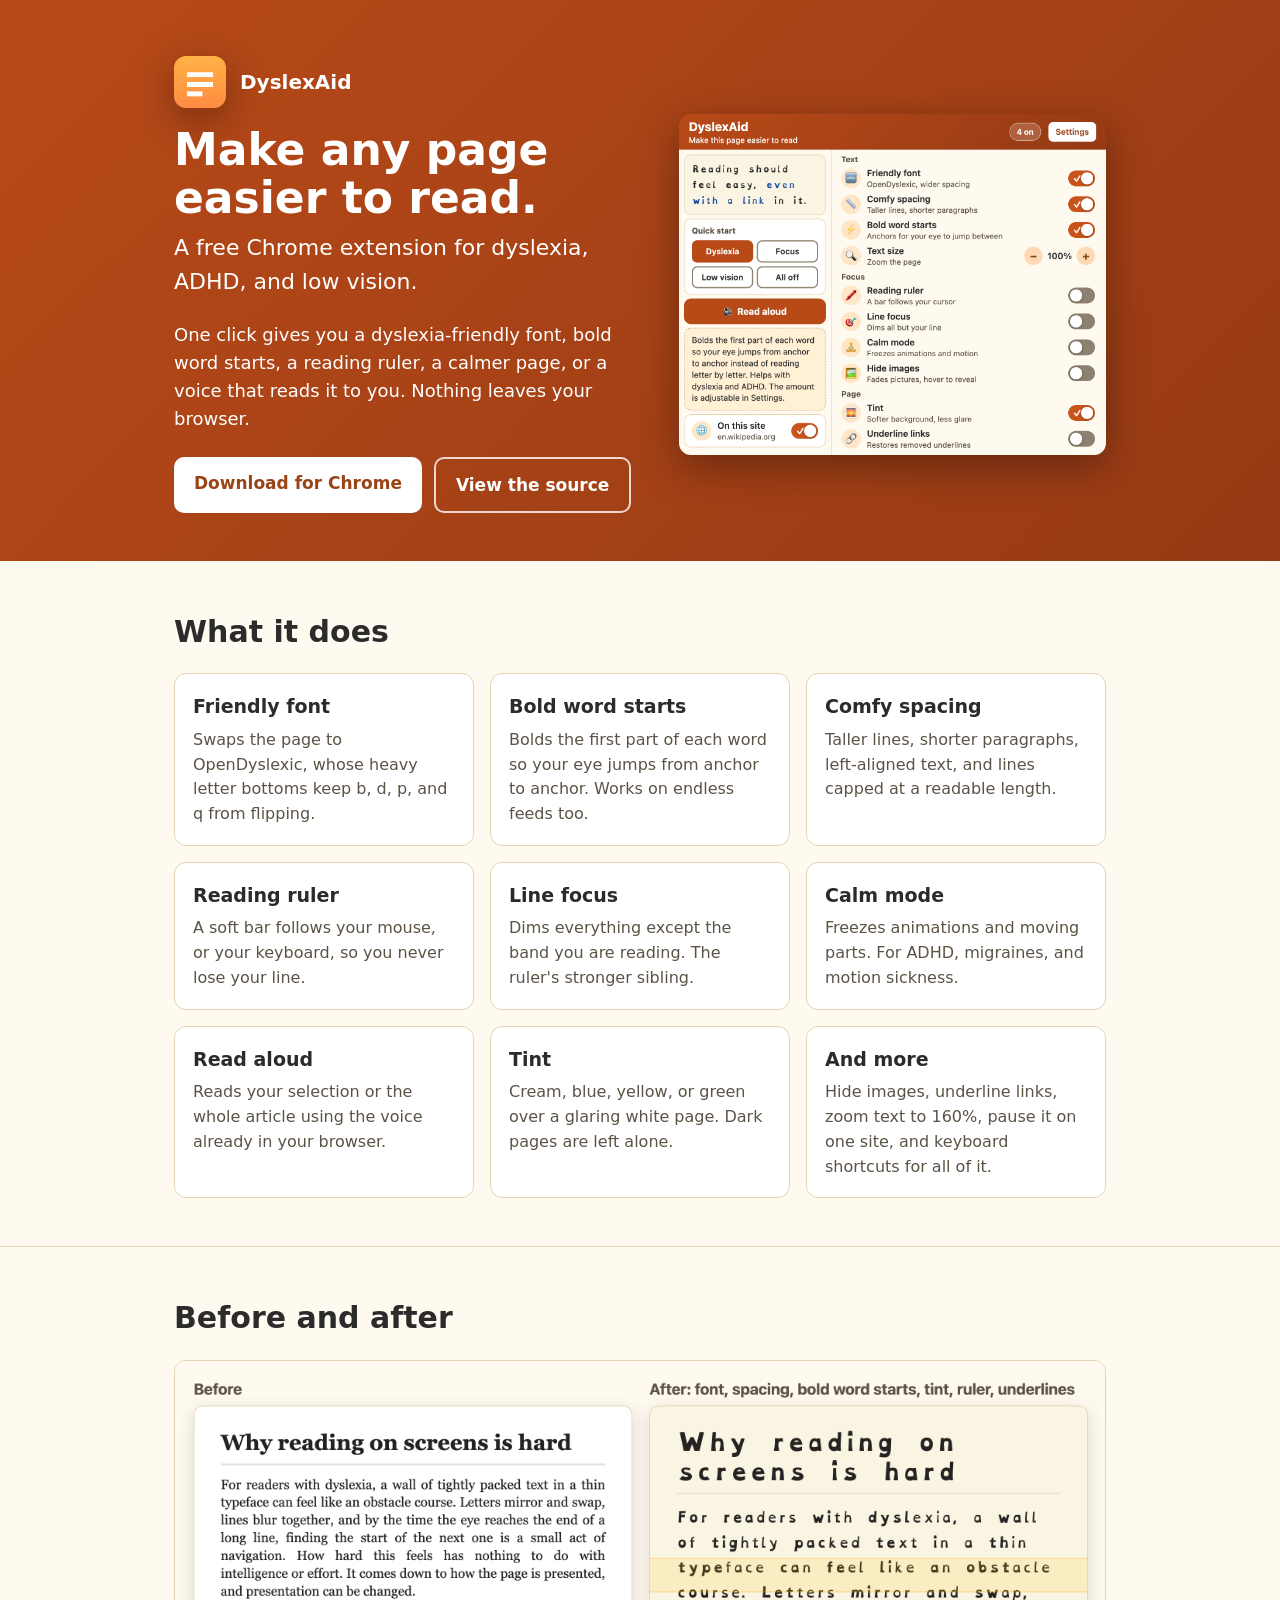
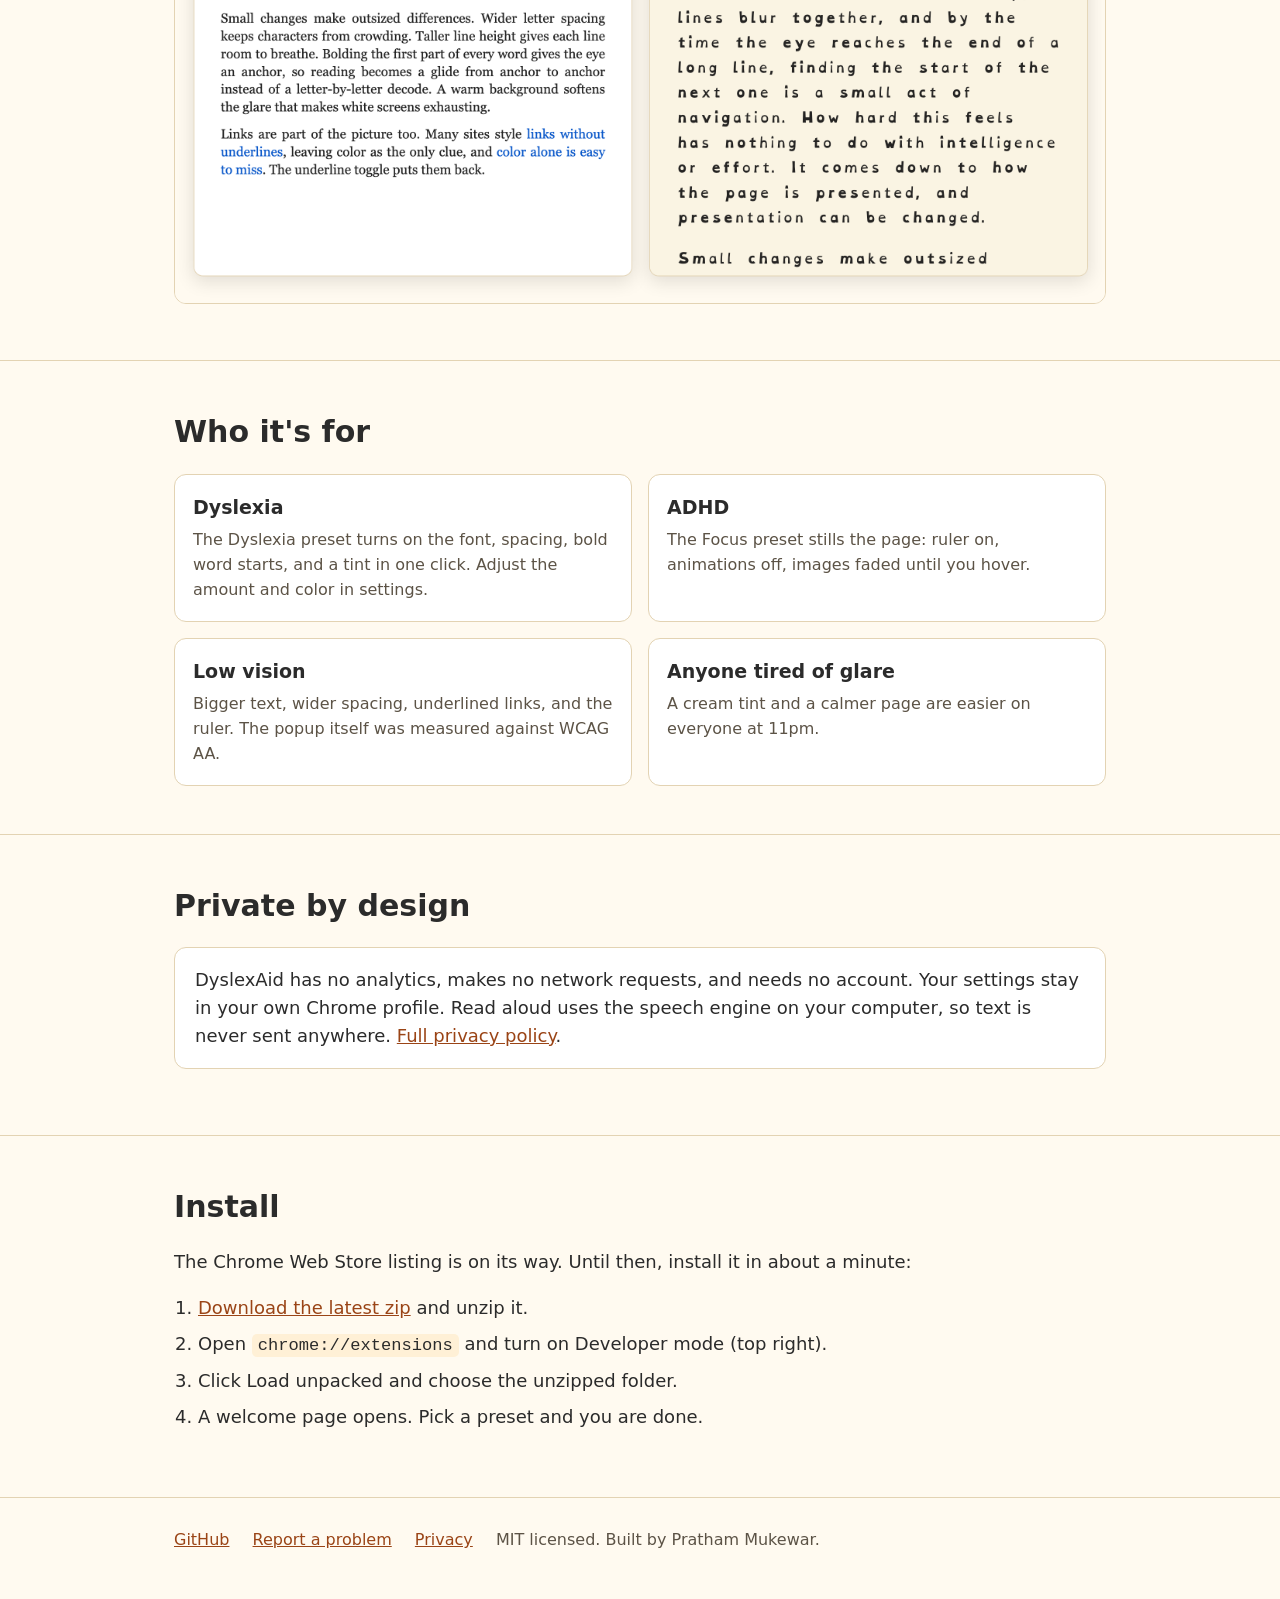
==== docs/index.html @ e11dbd5f "v1.5.0: welcome page, keyboard ruler, website, store images A welcome page opens on first install wi" ====
<!DOCTYPE html>
<html lang="en">
<head>
  <meta charset="utf-8">
  <meta name="viewport" content="width=device-width, initial-scale=1">
  <title>DyslexAid</title>
  <meta name="description" content="A free Chrome extension that makes any page easier to read: a dyslexia-friendly font, bold word starts, a reading ruler, calm mode, read aloud, and more. No account, no tracking.">
  <meta property="og:title" content="DyslexAid: make any page easier to read">
  <meta property="og:description" content="Free Chrome extension for dyslexia, ADHD, and low vision. Nothing leaves your browser.">
  <meta property="og:image" content="https://prathammukewar.github.io/dyslexaid/img/store-screenshot.png">
  <link rel="icon" href="img/icon128.png">
  <style>
    * { box-sizing: border-box; }
    body { margin: 0; font-family: -apple-system, "Segoe UI", system-ui, sans-serif; font-size: 18px; line-height: 1.55; color: #2b2b2b; background: #fffaf0; }
    a { color: #9a4416; }
    .wrap { max-width: 980px; margin: 0 auto; padding: 0 24px; }
    header { background: linear-gradient(135deg, #b84a18, #963a15); color: #fff; padding: 56px 0 48px; }
    .hero { display: grid; grid-template-columns: 1.1fr 1fr; gap: 36px; align-items: center; }
    header h1 { font-size: 44px; margin: 0 0 8px; line-height: 1.1; }
    header .tag { font-size: 22px; margin: 0 0 22px; }
    header p { font-size: 18px; margin: 0 0 24px; max-width: 480px; }
    .buttons { display: flex; flex-wrap: wrap; gap: 12px; }
    .btn { display: inline-block; padding: 13px 20px; border-radius: 10px; font-weight: 700; text-decoration: none; font-size: 17px; }
    .btn.primary { background: #fff; color: #9a4416; }
    .btn.secondary { border: 2px solid rgba(255,255,255,0.8); color: #fff; }
    .btn:hover { filter: brightness(0.95); }
    .hero img { width: 100%; height: auto; border-radius: 12px; box-shadow: 0 12px 40px rgba(0,0,0,0.35); }
    .brand { display: flex; align-items: center; gap: 14px; margin-bottom: 18px; }
    .brand img { width: 52px; height: 52px; }
    section { padding: 48px 0; }
    section + section { border-top: 1px solid #e3d3b3; }
    h2 { font-size: 30px; margin: 0 0 18px; }
    .grid { display: grid; grid-template-columns: repeat(3, 1fr); gap: 16px; }
    .card { background: #fff; border: 1px solid #e3d3b3; border-radius: 12px; padding: 18px; }
    .card h3 { margin: 0 0 6px; font-size: 19px; }
    .card p { margin: 0; font-size: 16px; color: #5c5346; }
    .who { display: grid; grid-template-columns: repeat(2, 1fr); gap: 16px; }
    .shot { width: 100%; height: auto; border-radius: 12px; border: 1px solid #e3d3b3; }
    ol { padding-left: 24px; }
    li { margin-bottom: 8px; }
    code { background: #fff0d6; padding: 2px 6px; border-radius: 5px; font-size: 0.95em; }
    footer { padding: 30px 0 48px; color: #5c5346; font-size: 16px; border-top: 1px solid #e3d3b3; }
    footer a { margin-right: 18px; }
    .note { background: #fff; border: 1px solid #e3d3b3; border-radius: 12px; padding: 18px 20px; }
    @media (max-width: 760px) {
      .hero, .who { grid-template-columns: 1fr; }
      .grid { grid-template-columns: 1fr 1fr; }
      header h1 { font-size: 34px; }
    }
    @media (max-width: 520px) { .grid { grid-template-columns: 1fr; } }
    @media (prefers-reduced-motion: reduce) { * { transition: none !important; } }
    a:focus-visible, .btn:focus-visible { outline: 3px solid #9a4416; outline-offset: 3px; }
  </style>
</head>
<body>
  <header>
    <div class="wrap hero">
      <div>
        <div class="brand"><img src="img/icon128.png" alt=""><span style="font-weight:700;font-size:20px">DyslexAid</span></div>
        <h1>Make any page easier to read.</h1>
        <p class="tag">A free Chrome extension for dyslexia, ADHD, and low vision.</p>
        <p>One click gives you a dyslexia-friendly font, bold word starts, a reading ruler, a calmer page, or a voice that reads it to you. Nothing leaves your browser.</p>
        <div class="buttons">
          <a class="btn primary" href="https://github.com/prathammukewar/dyslexaid/releases/latest">Download for Chrome</a>
          <a class="btn secondary" href="https://github.com/prathammukewar/dyslexaid">View the source</a>
        </div>
      </div>
      <img src="img/popup.png" alt="The DyslexAid popup: a preview sentence, four quick-start presets, and a list of switches for each feature" width="700" height="559">
    </div>
  </header>

  <section>
    <div class="wrap">
      <h2>What it does</h2>
      <div class="grid">
        <div class="card"><h3>Friendly font</h3><p>Swaps the page to OpenDyslexic, whose heavy letter bottoms keep b, d, p, and q from flipping.</p></div>
        <div class="card"><h3>Bold word starts</h3><p>Bolds the first part of each word so your eye jumps from anchor to anchor. Works on endless feeds too.</p></div>
        <div class="card"><h3>Comfy spacing</h3><p>Taller lines, shorter paragraphs, left-aligned text, and lines capped at a readable length.</p></div>
        <div class="card"><h3>Reading ruler</h3><p>A soft bar follows your mouse, or your keyboard, so you never lose your line.</p></div>
        <div class="card"><h3>Line focus</h3><p>Dims everything except the band you are reading. The ruler's stronger sibling.</p></div>
        <div class="card"><h3>Calm mode</h3><p>Freezes animations and moving parts. For ADHD, migraines, and motion sickness.</p></div>
        <div class="card"><h3>Read aloud</h3><p>Reads your selection or the whole article using the voice already in your browser.</p></div>
        <div class="card"><h3>Tint</h3><p>Cream, blue, yellow, or green over a glaring white page. Dark pages are left alone.</p></div>
        <div class="card"><h3>And more</h3><p>Hide images, underline links, zoom text to 160%, pause it on one site, and keyboard shortcuts for all of it.</p></div>
      </div>
    </div>
  </section>

  <section>
    <div class="wrap">
      <h2>Before and after</h2>
      <img class="shot" src="img/before-after.png" alt="The same article twice: plain on the left, and on the right with the friendly font, wider spacing, bolded word starts, a cream tint, and a reading ruler" width="1200" height="700">
    </div>
  </section>

  <section>
    <div class="wrap">
      <h2>Who it's for</h2>
      <div class="who">
        <div class="card"><h3>Dyslexia</h3><p>The Dyslexia preset turns on the font, spacing, bold word starts, and a tint in one click. Adjust the amount and color in settings.</p></div>
        <div class="card"><h3>ADHD</h3><p>The Focus preset stills the page: ruler on, animations off, images faded until you hover.</p></div>
        <div class="card"><h3>Low vision</h3><p>Bigger text, wider spacing, underlined links, and the ruler. The popup itself was measured against WCAG AA.</p></div>
        <div class="card"><h3>Anyone tired of glare</h3><p>A cream tint and a calmer page are easier on everyone at 11pm.</p></div>
      </div>
    </div>
  </section>

  <section>
    <div class="wrap">
      <h2>Private by design</h2>
      <p class="note">DyslexAid has no analytics, makes no network requests, and needs no account. Your settings stay in your own Chrome profile. Read aloud uses the speech engine on your computer, so text is never sent anywhere. <a href="https://github.com/prathammukewar/dyslexaid/blob/main/PRIVACY.md">Full privacy policy</a>.</p>
    </div>
  </section>

  <section>
    <div class="wrap">
      <h2>Install</h2>
      <p>The Chrome Web Store listing is on its way. Until then, install it in about a minute:</p>
      <ol>
        <li><a href="https://github.com/prathammukewar/dyslexaid/releases/latest">Download the latest zip</a> and unzip it.</li>
        <li>Open <code>chrome://extensions</code> and turn on Developer mode (top right).</li>
        <li>Click Load unpacked and choose the unzipped folder.</li>
        <li>A welcome page opens. Pick a preset and you are done.</li>
      </ol>
    </div>
  </section>

  <footer>
    <div class="wrap">
      <a href="https://github.com/prathammukewar/dyslexaid">GitHub</a>
      <a href="https://github.com/prathammukewar/dyslexaid/issues">Report a problem</a>
      <a href="https://github.com/prathammukewar/dyslexaid/blob/main/PRIVACY.md">Privacy</a>
      <span>MIT licensed. Built by Pratham Mukewar.</span>
    </div>
  </footer>
</body>
</html>
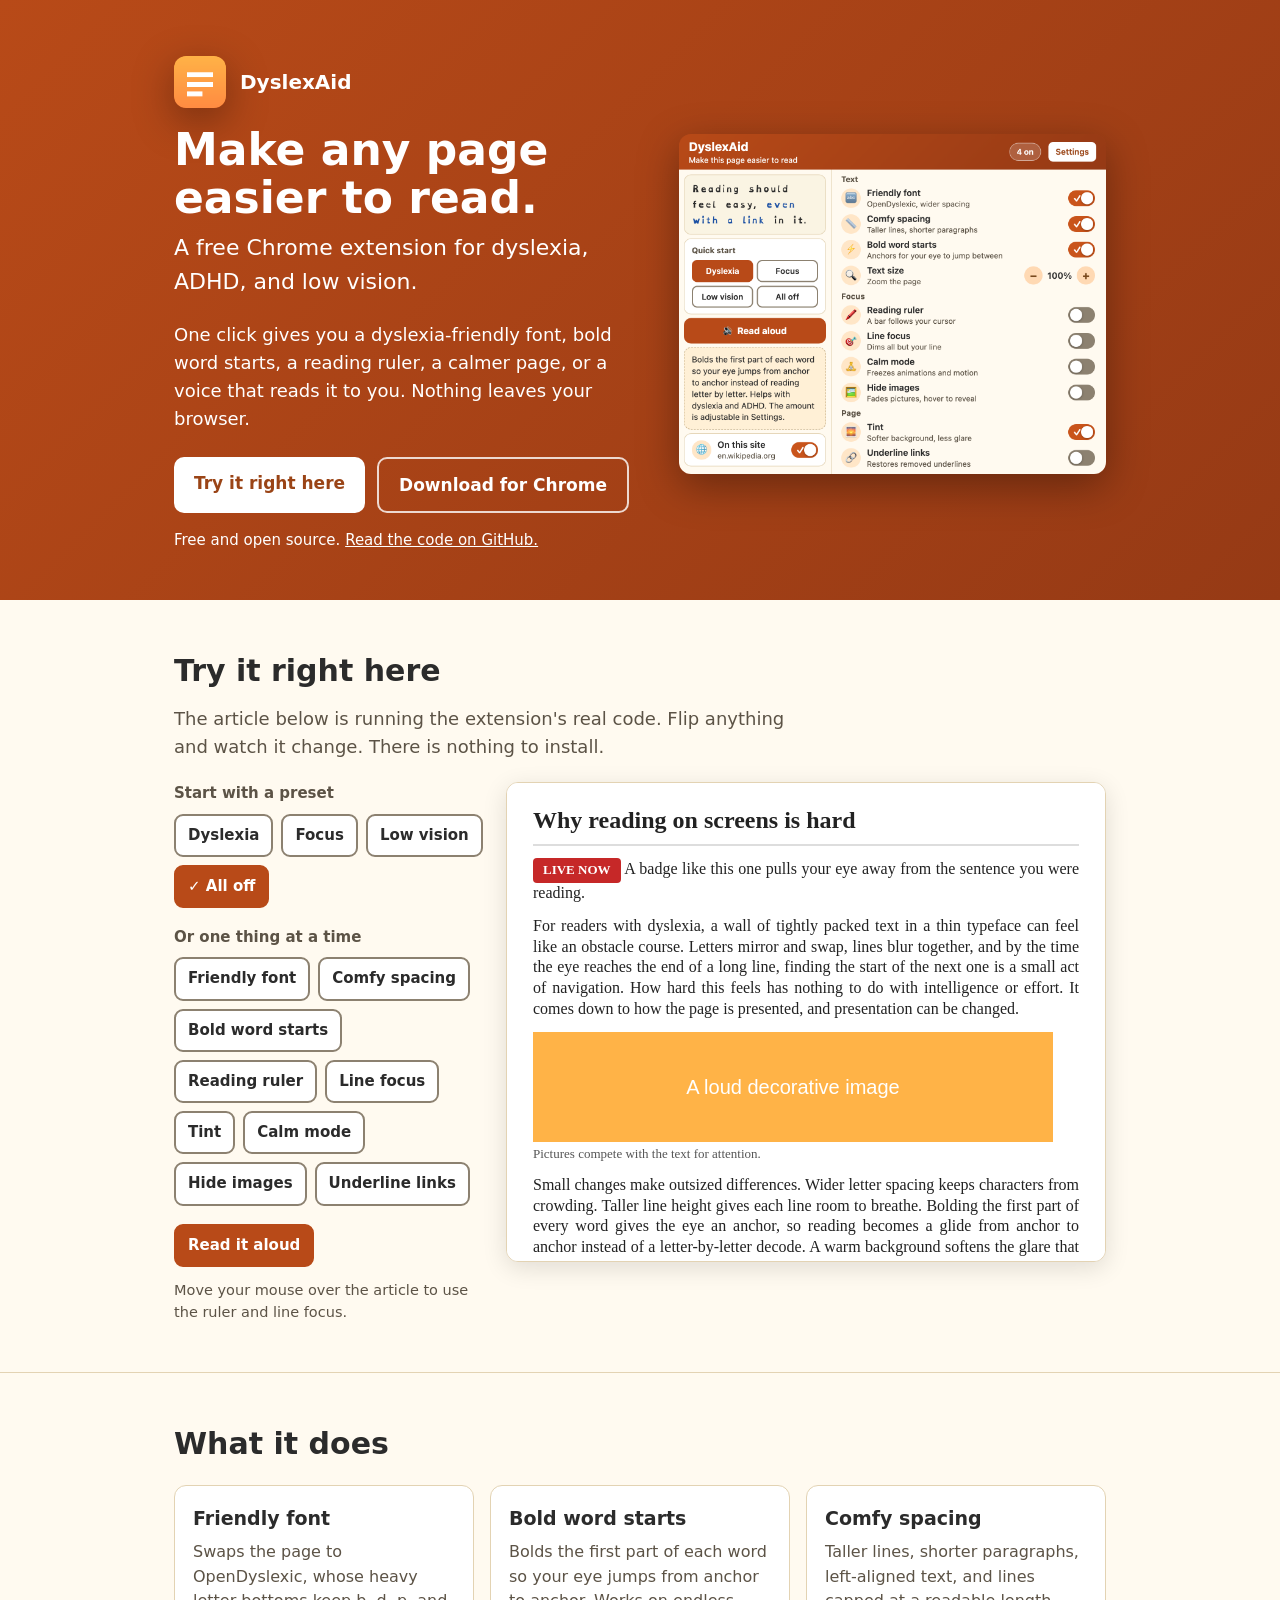
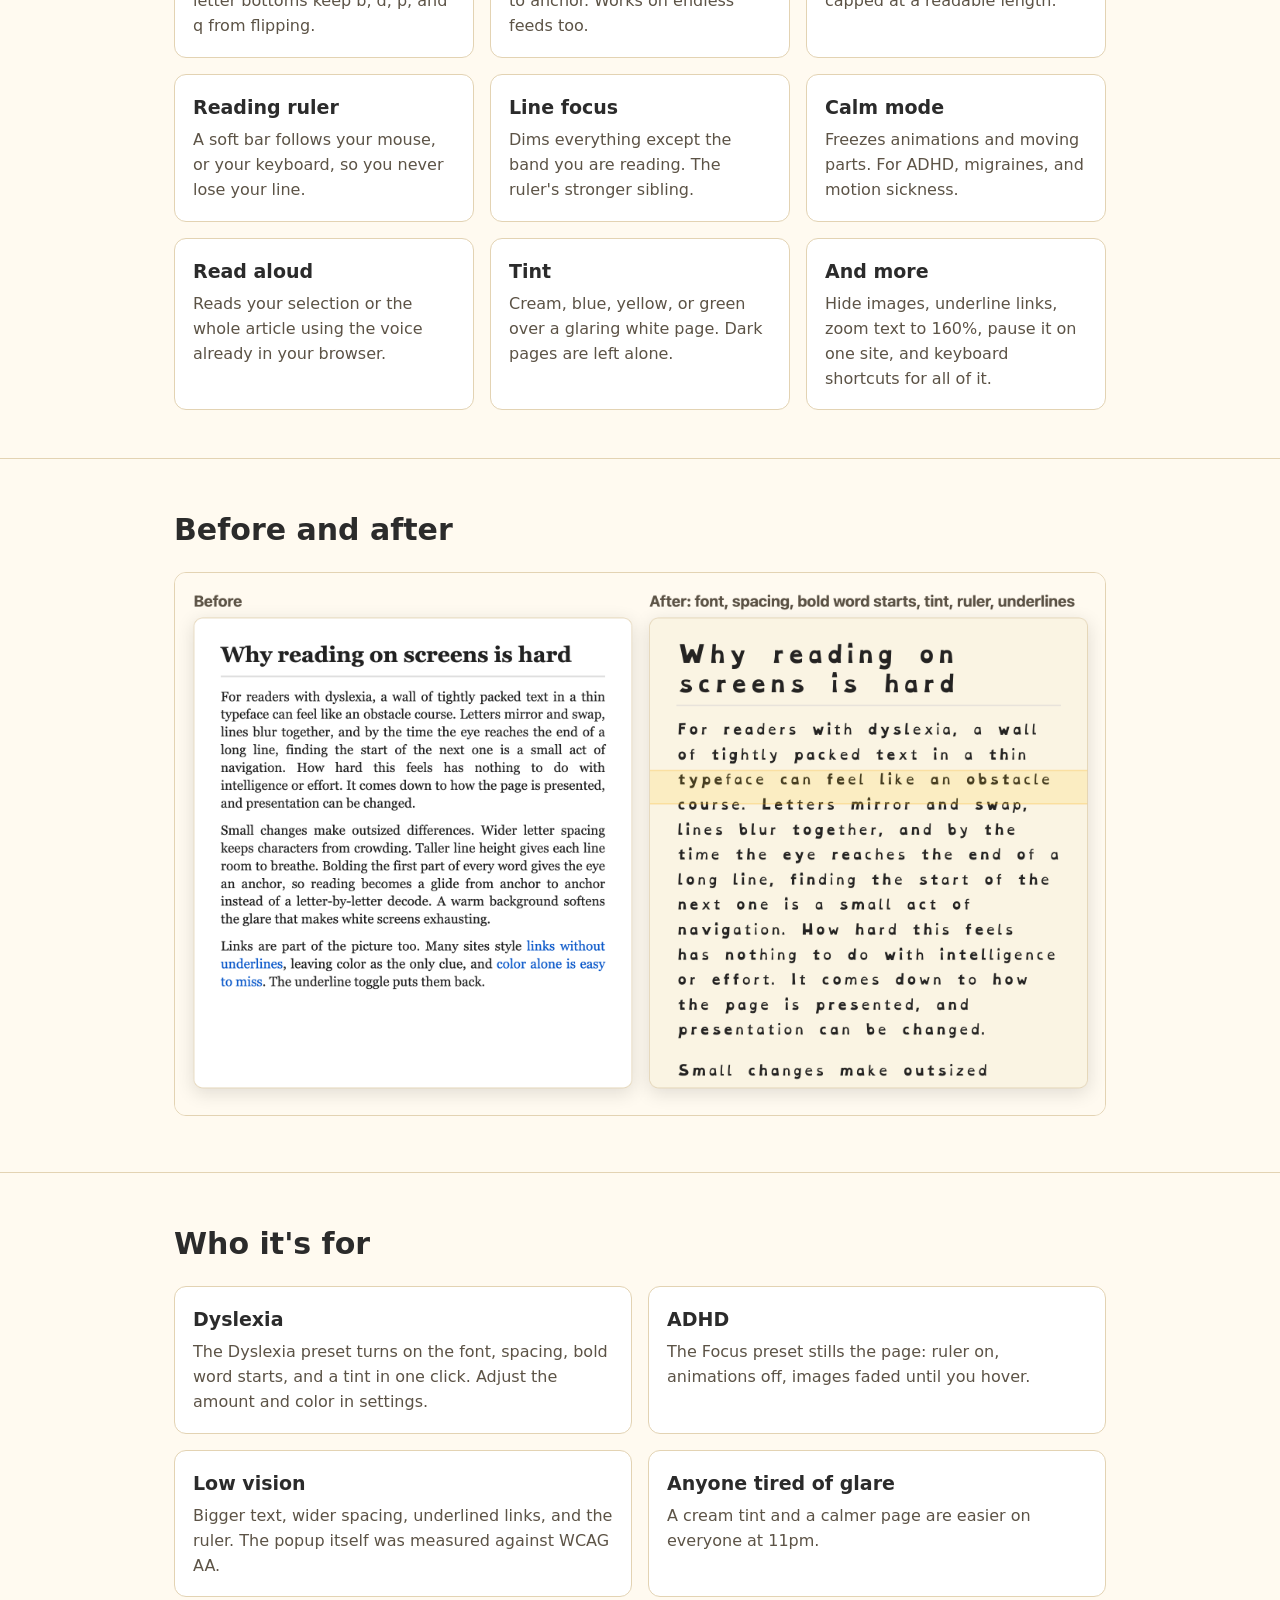
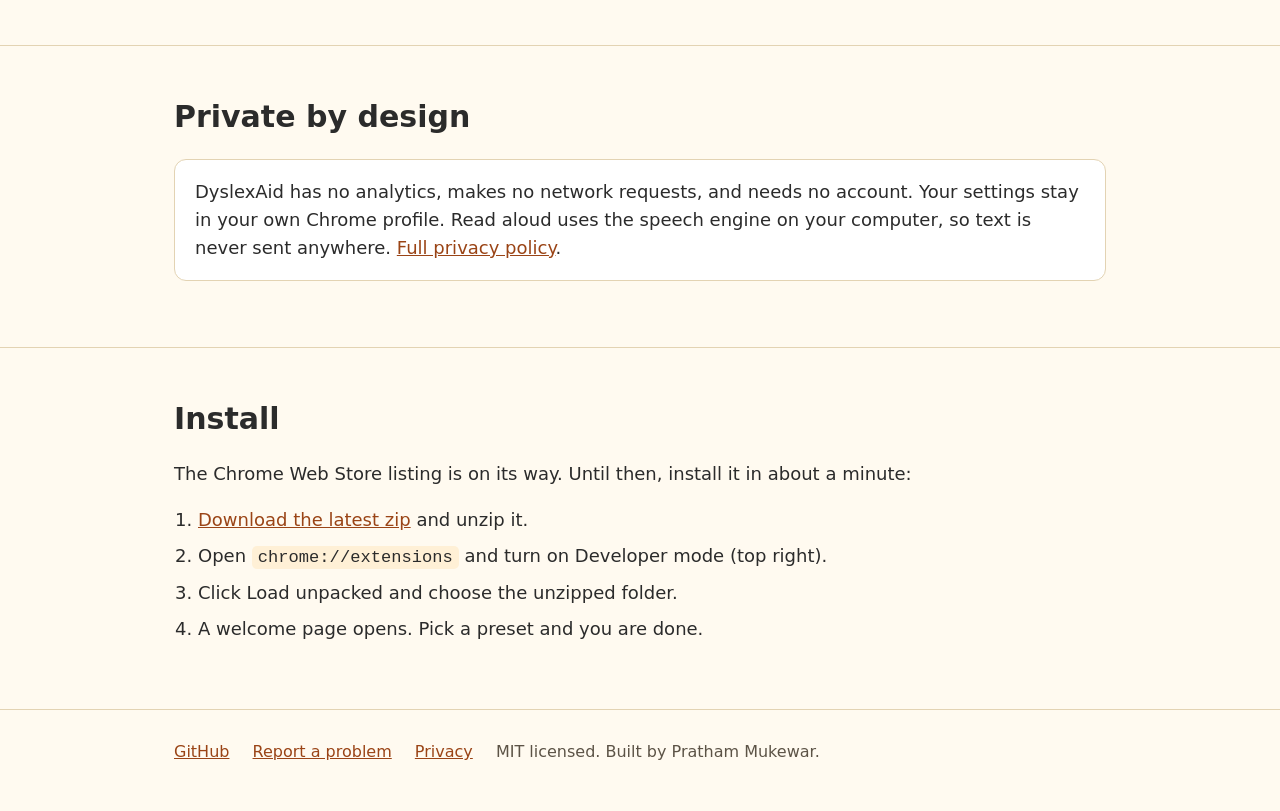
==== commit 2c4117cf: "v1.6.0: fix the welcome page, reach tabs that were already open, live demo on the site The welcome p" ====
--- a/docs/index.html
+++ b/docs/index.html
@@ -24,6 +24,8 @@
     .btn.primary { background: #fff; color: #9a4416; }
     .btn.secondary { border: 2px solid rgba(255,255,255,0.8); color: #fff; }
     .btn:hover { filter: brightness(0.95); }
+    header .source { font-size: 15px; margin: 16px 0 0; }
+    header .source a { color: #fff; }
     .hero img { width: 100%; height: auto; border-radius: 12px; box-shadow: 0 12px 40px rgba(0,0,0,0.35); }
     .brand { display: flex; align-items: center; gap: 14px; margin-bottom: 18px; }
     .brand img { width: 52px; height: 52px; }
@@ -41,9 +43,22 @@
     code { background: #fff0d6; padding: 2px 6px; border-radius: 5px; font-size: 0.95em; }
     footer { padding: 30px 0 48px; color: #5c5346; font-size: 16px; border-top: 1px solid #e3d3b3; }
     footer a { margin-right: 18px; }
+    .lede { margin: -8px 0 22px; color: #5c5346; max-width: 640px; }
+    .try { display: grid; grid-template-columns: 310px 1fr; gap: 22px; align-items: start; }
+    .try h3 { font-size: 15px; margin: 0 0 8px; color: #5c5346; }
+    .try-row { display: flex; flex-wrap: wrap; gap: 8px; margin-bottom: 18px; }
+    .try button { font: inherit; font-size: 15px; font-weight: 600; padding: 8px 12px; border: 2px solid #8c8170; border-radius: 9px; background: #fff; color: #2b2b2b; cursor: pointer; }
+    .try button:hover { background: #fff0d6; border-color: #9a4416; }
+    .try button[aria-pressed="true"] { background: #b84a18; border-color: #b84a18; color: #fff; }
+    .try button[aria-pressed="true"]::before { content: "\2713\00a0"; }
+    .try .try-speak { background: #b84a18; border-color: #b84a18; color: #fff; }
+    .try .try-speak:hover { background: #963a15; border-color: #963a15; }
+    .try button:focus-visible { outline: 3px solid #9a4416; outline-offset: 3px; }
+    .hint { font-size: 14.5px; color: #5c5346; margin: 12px 0 0; }
+    #try-frame { width: 100%; height: 480px; border: 1px solid #e3d3b3; border-radius: 12px; background: #fff; box-shadow: 0 6px 24px rgba(0,0,0,0.12); }
     .note { background: #fff; border: 1px solid #e3d3b3; border-radius: 12px; padding: 18px 20px; }
     @media (max-width: 760px) {
-      .hero, .who { grid-template-columns: 1fr; }
+      .hero, .who, .try { grid-template-columns: 1fr; }
       .grid { grid-template-columns: 1fr 1fr; }
       header h1 { font-size: 34px; }
     }
@@ -61,13 +76,47 @@
         <p class="tag">A free Chrome extension for dyslexia, ADHD, and low vision.</p>
         <p>One click gives you a dyslexia-friendly font, bold word starts, a reading ruler, a calmer page, or a voice that reads it to you. Nothing leaves your browser.</p>
         <div class="buttons">
-          <a class="btn primary" href="https://github.com/prathammukewar/dyslexaid/releases/latest">Download for Chrome</a>
-          <a class="btn secondary" href="https://github.com/prathammukewar/dyslexaid">View the source</a>
+          <a class="btn primary" href="#try">Try it right here</a>
+          <a class="btn secondary" href="https://github.com/prathammukewar/dyslexaid/releases/latest">Download for Chrome</a>
         </div>
+        <p class="source">Free and open source. <a href="https://github.com/prathammukewar/dyslexaid">Read the code on GitHub.</a></p>
       </div>
       <img src="img/popup.png" alt="The DyslexAid popup: a preview sentence, four quick-start presets, and a list of switches for each feature" width="700" height="559">
     </div>
   </header>
+
+  <section id="try">
+    <div class="wrap">
+      <h2>Try it right here</h2>
+      <p class="lede">The article below is running the extension's real code. Flip anything and watch it change. There is nothing to install.</p>
+      <div class="try">
+        <div class="try-controls">
+          <h3 id="try-presets">Start with a preset</h3>
+          <div class="try-row" role="group" aria-labelledby="try-presets">
+            <button data-try="dyslexia" aria-pressed="false">Dyslexia</button>
+            <button data-try="focus" aria-pressed="false">Focus</button>
+            <button data-try="vision" aria-pressed="false">Low vision</button>
+            <button data-try="off" aria-pressed="true">All off</button>
+          </div>
+          <h3 id="try-switches">Or one thing at a time</h3>
+          <div class="try-row" role="group" aria-labelledby="try-switches">
+            <button data-feature="font" aria-pressed="false">Friendly font</button>
+            <button data-feature="spacing" aria-pressed="false">Comfy spacing</button>
+            <button data-feature="bionic" aria-pressed="false">Bold word starts</button>
+            <button data-feature="ruler" aria-pressed="false">Reading ruler</button>
+            <button data-feature="focus" aria-pressed="false">Line focus</button>
+            <button data-feature="tint" aria-pressed="false">Tint</button>
+            <button data-feature="calm" aria-pressed="false">Calm mode</button>
+            <button data-feature="images" aria-pressed="false">Hide images</button>
+            <button data-feature="links" aria-pressed="false">Underline links</button>
+          </div>
+          <button id="try-speak" class="try-speak">Read it aloud</button>
+          <p class="hint">Move your mouse over the article to use the ruler and line focus.</p>
+        </div>
+        <iframe id="try-frame" src="try/frame.html" title="A sample article with DyslexAid applied"></iframe>
+      </div>
+    </div>
+  </section>
 
   <section>
     <div class="wrap">
@@ -133,5 +182,57 @@
       <span>MIT licensed. Built by Pratham Mukewar.</span>
     </div>
   </footer>
+  <script>
+    /* The demo frame runs the extension's own content script. This page
+       only keeps the settings and hands them over, the way the popup
+       does through chrome.storage. Add ?preset=dyslexia (or focus, or
+       vision) to the address to open the page with one already on. */
+    const FEATURES = ["font", "spacing", "bionic", "ruler", "focus", "tint", "calm", "images", "links"];
+    const PRESETS = {
+      dyslexia: { on: ["font", "spacing", "bionic", "tint"], textZoom: 100 },
+      focus: { on: ["ruler", "calm", "images"], textZoom: 100 },
+      vision: { on: ["spacing", "links", "ruler"], textZoom: 130 },
+      off: { on: [], textZoom: 100 },
+    };
+    const state = { textZoom: 100 };
+    for (const f of FEATURES) state[f] = false;
+    const frame = document.getElementById("try-frame");
+
+    function push() {
+      frame.contentWindow.applySettings?.({ ...state });
+      for (const b of document.querySelectorAll("[data-feature]")) {
+        b.setAttribute("aria-pressed", String(state[b.dataset.feature]));
+      }
+      for (const b of document.querySelectorAll("[data-try]")) {
+        const preset = PRESETS[b.dataset.try];
+        const matches =
+          FEATURES.every((f) => state[f] === preset.on.includes(f)) &&
+          state.textZoom === preset.textZoom;
+        b.setAttribute("aria-pressed", String(matches));
+      }
+    }
+    function usePreset(name) {
+      for (const f of FEATURES) state[f] = PRESETS[name].on.includes(f);
+      state.textZoom = PRESETS[name].textZoom;
+      push();
+    }
+    for (const b of document.querySelectorAll("[data-try]")) {
+      b.addEventListener("click", () => usePreset(b.dataset.try));
+    }
+    for (const b of document.querySelectorAll("[data-feature]")) {
+      b.addEventListener("click", () => {
+        state[b.dataset.feature] = !state[b.dataset.feature];
+        push();
+      });
+    }
+    document.getElementById("try-speak").addEventListener("click", () => {
+      frame.contentWindow.dyslexaid?.readAloud();
+    });
+
+    const wanted = new URLSearchParams(location.search).get("preset");
+    const start = () => (PRESETS[wanted] ? usePreset(wanted) : push());
+    frame.addEventListener("load", start);
+    if (frame.contentWindow.applySettings) start();
+  </script>
 </body>
 </html>
